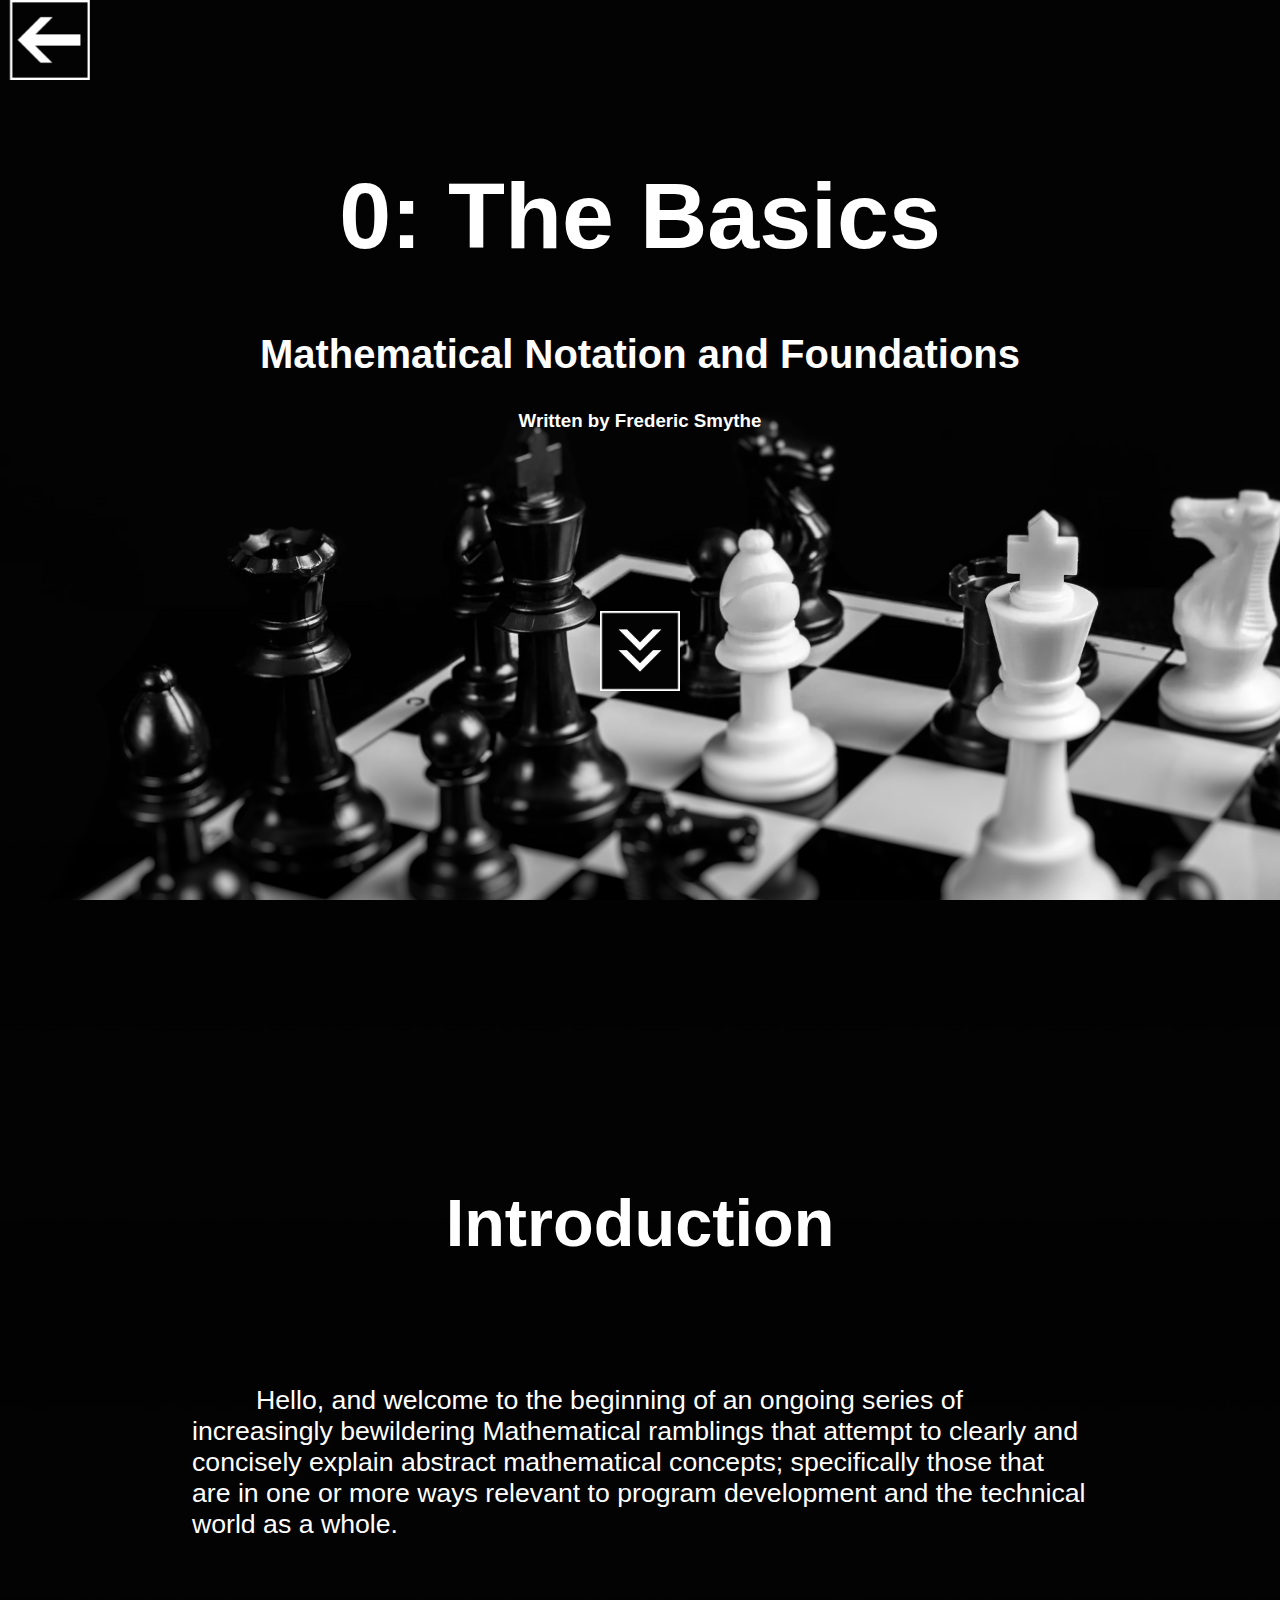
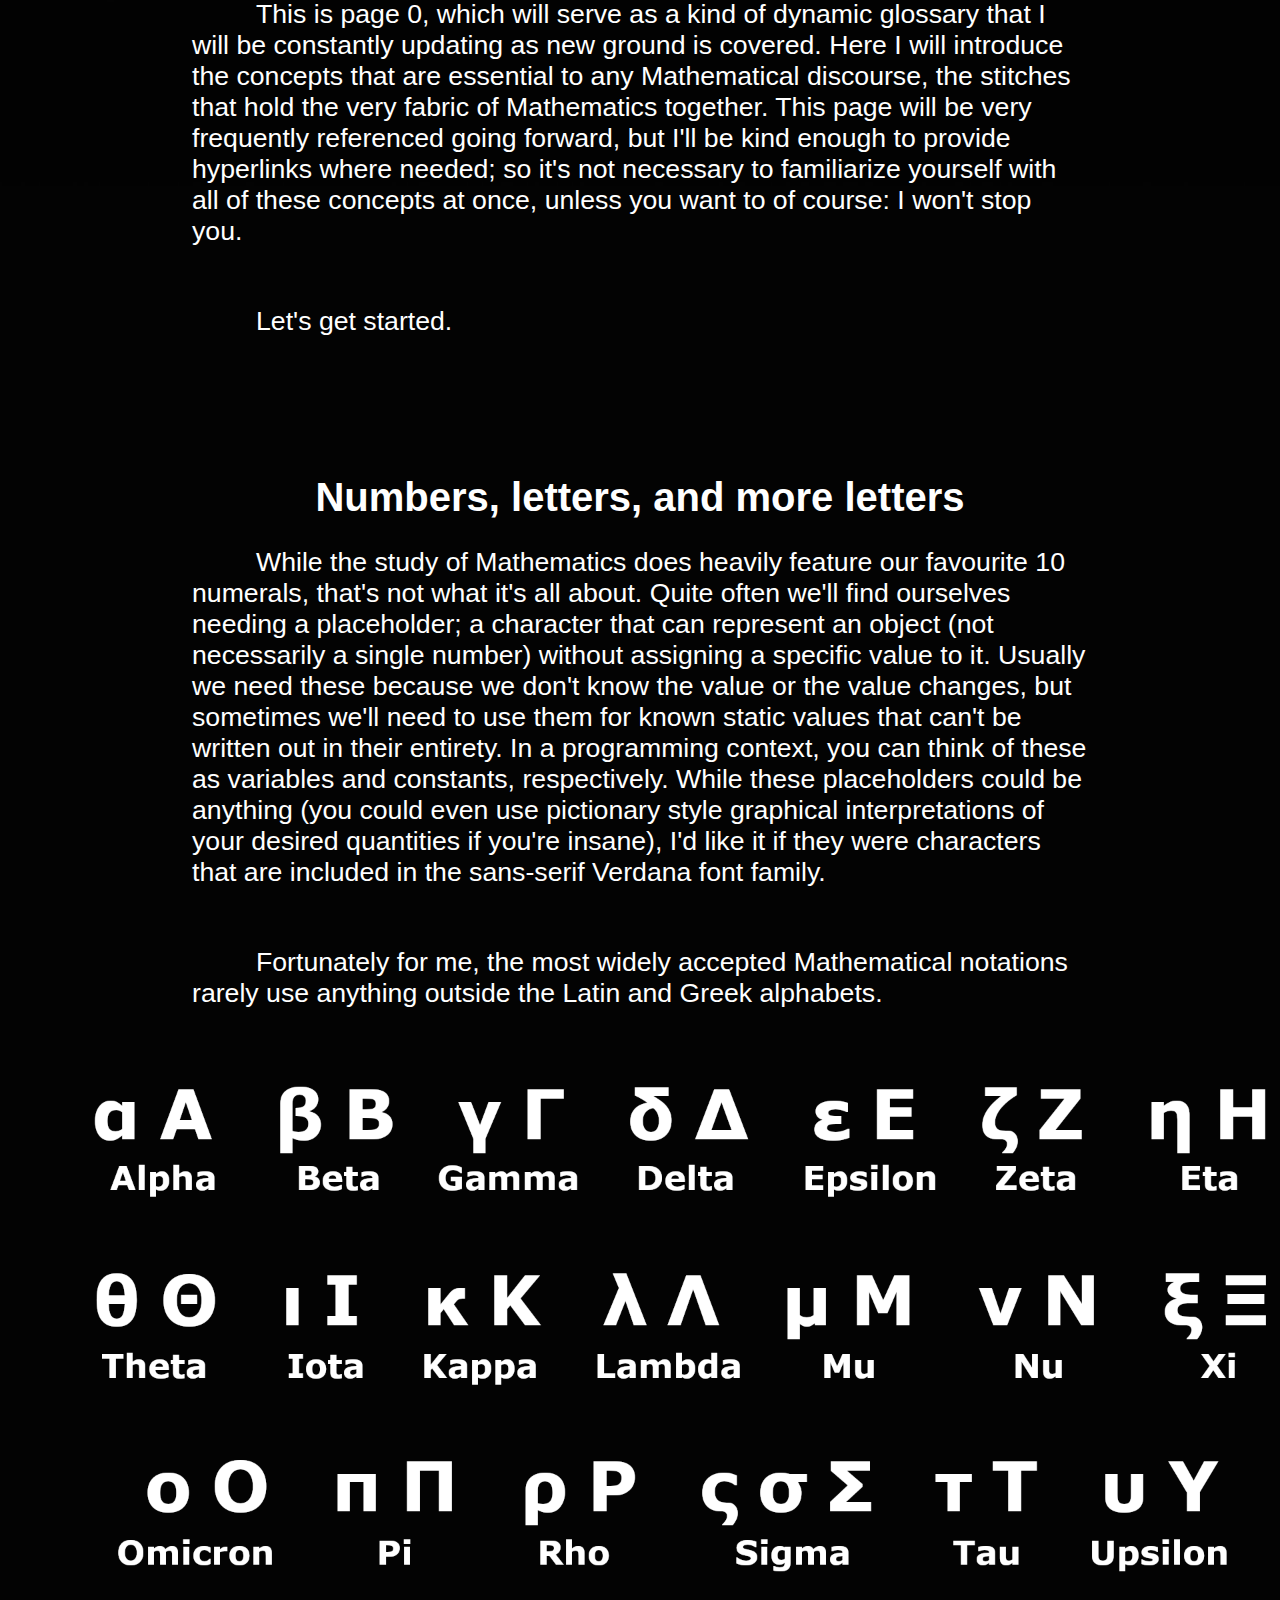
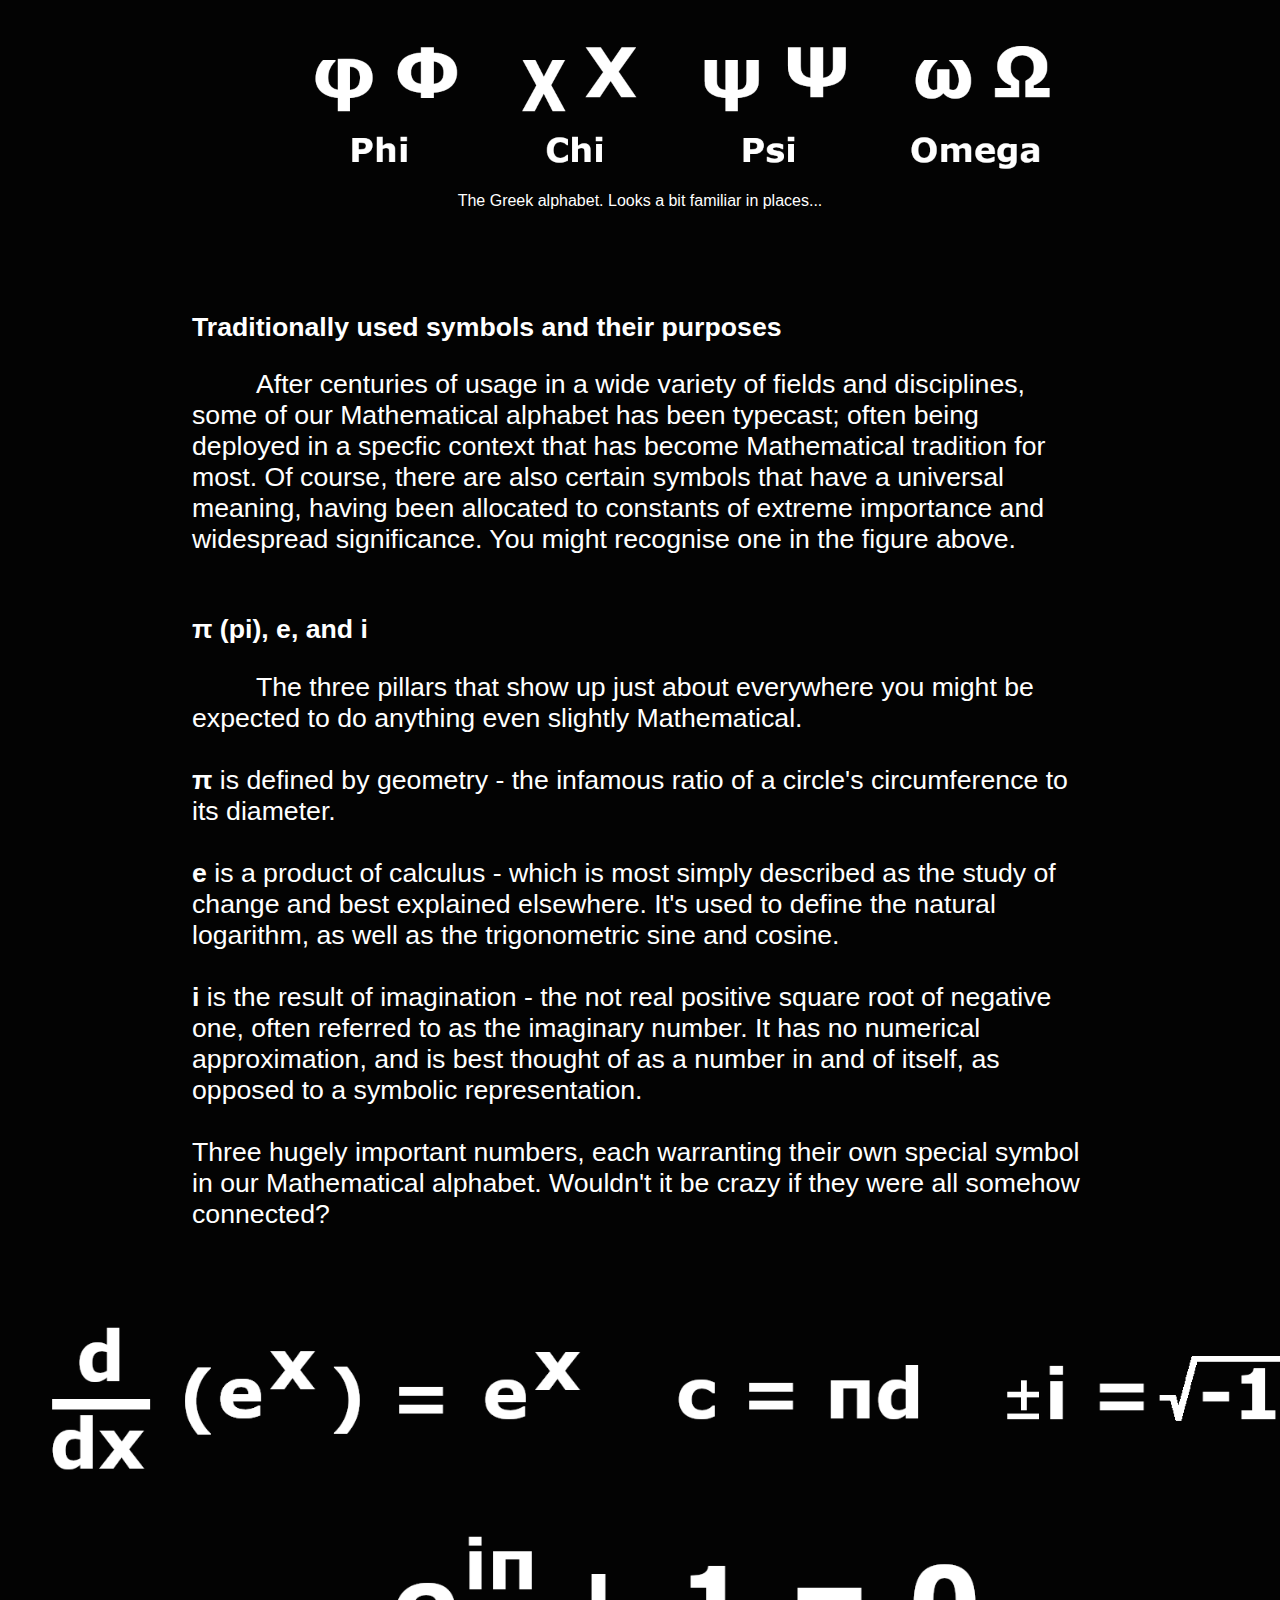
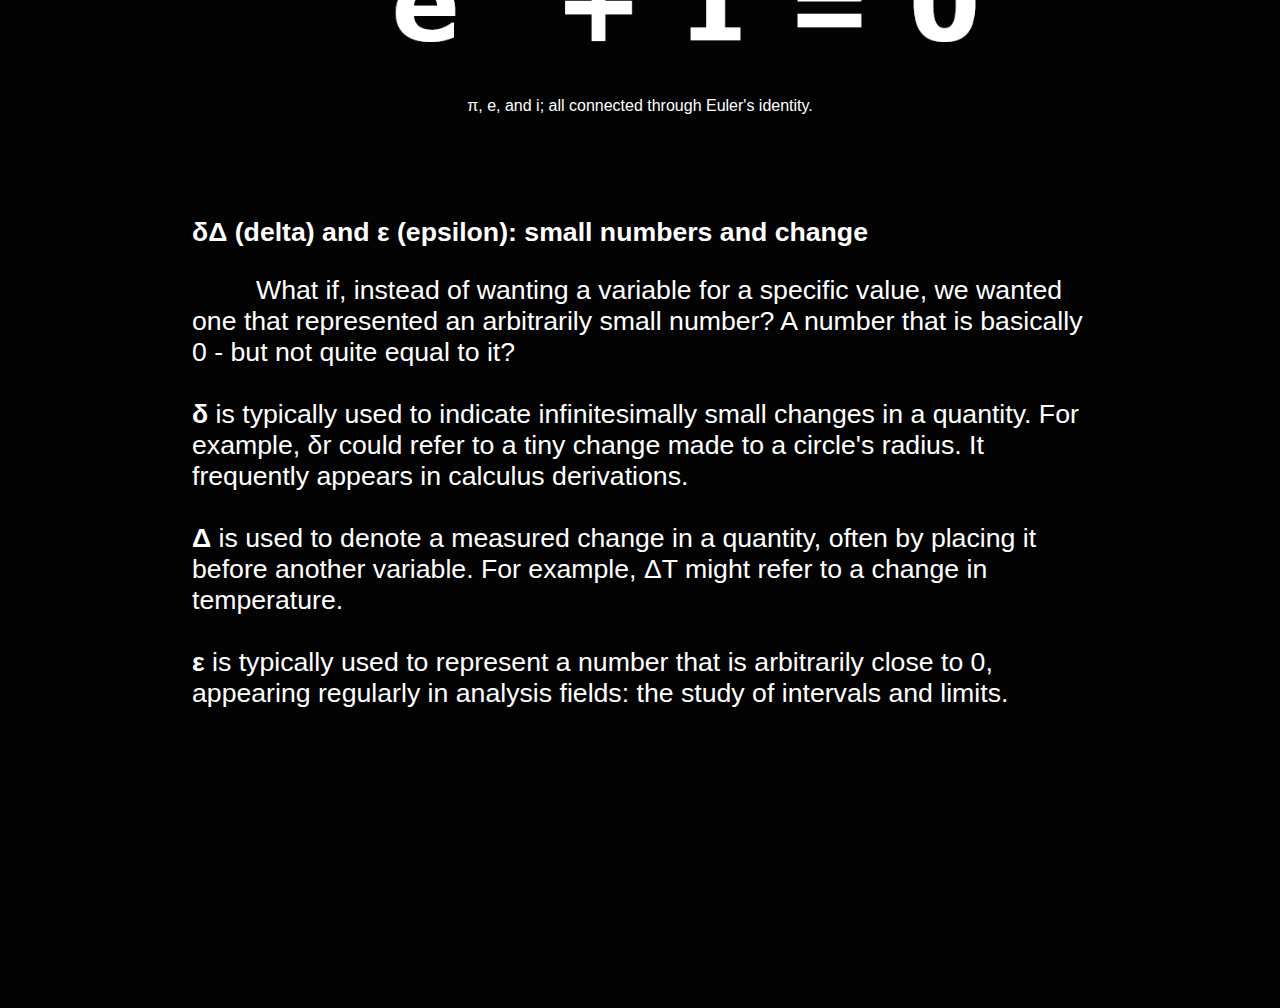
==== Pages/0-basics.html @ 881aa3c5 "File upload" ====
<!DOCTYPE html> 
<html>
	<head>
		<title> FS | 0: The Basics </title>
		 <link rel="stylesheet" href="../Stylesheets/style.css">
	</head>
	
	<body>
		<a class="Backbutton" href="../index.html#contentscroll"><img class="Backbutton" src="../Images/back-arrow.png"></a>
		
		<div class="Nameplate">
			<h1 class="Nameplate"> 0: The Basics </h1>
			<h2 class="Nameplate"> Mathematical Notation and Foundations </h2>
			<h3 class="Nameplate"> Written by Frederic Smythe </h3>
			
			<a class="Scrollarrow" href="#contentscroll"><img class="Scrollarrow" src="../Images/arrow.png"></a>
		</div>
		
		<div  class="Content">
			<h1 id="contentscroll" class="Content"> Introduction </h1>
			
			<div class="Articletext">
				<p class="Articletext"> Hello, and welcome to the beginning of an ongoing series of increasingly bewildering Mathematical ramblings that attempt to clearly and concisely explain abstract mathematical concepts; specifically those that are in one or more ways relevant to program development and the technical world as a whole. </p>
				<p class="Articletext"> This is page 0, which will serve as a kind of dynamic glossary that I will be constantly updating as new ground is covered. Here I will introduce the concepts that are essential to any Mathematical discourse, the stitches that hold the very fabric of Mathematics together. This page will be very frequently referenced going forward, but I'll be kind enough to provide hyperlinks where needed; so it's not necessary to familiarize yourself with all of these concepts at once, unless you want to of course: I won't stop you. </p>
				<p class="Articletext"> Let's get started. </p>
				
				<h1 id="symbols" class="Articletext"> Numbers, letters, and more letters </h1>
				
				<p class="Articletext"> While the study of Mathematics does heavily feature our favourite 10 numerals, that's not what it's all about. Quite often we'll find ourselves needing a placeholder; a character that can represent an object (not necessarily a single number) without assigning a specific value to it. Usually we need these because we don't know the value or the value changes, but sometimes we'll need to use them for known static values that can't be written out in their entirety. In a programming context, you can think of these as variables and constants, respectively. While these placeholders could be anything (you could even use pictionary style graphical interpretations of your desired quantities if you're insane), I'd like it if they were characters that are included in the sans-serif Verdana font family. </p>
				
				<p class="Articletext"> Fortunately for me, the most widely accepted Mathematical notations rarely use anything outside the Latin and Greek alphabets. </p>
				
				<figure class="Articletext">
					<img class="Articletext" src="../Images/Articles/0/greek.png">
					<figcaption> The Greek alphabet. Looks a bit familiar in places... </figcaption>
				</figure>
				
				<h2 class="Articletext"> Traditionally used symbols and their purposes </h2>
				
				<p class="Articletext"> After centuries of usage in a wide variety of fields and disciplines, some of our Mathematical alphabet has been typecast; often being deployed in a specfic context that has become Mathematical tradition for most. Of course, there are also certain symbols that have a universal meaning, having been allocated to constants of extreme importance and widespread significance. You might recognise one in the figure above. </p>
				
				<h2 class="Articletext">  π (pi), e, and i </h2>
				
				<p class="Articletext"> The three pillars that show up just about everywhere you might be expected to do anything even slightly Mathematical.</br></br><b>π</b> is defined by geometry - the infamous ratio of a circle's circumference to its diameter.</br></br><b>e</b> is a product of calculus - which is most simply described as the study of change and best explained elsewhere. It's used to define the natural logarithm, as well as the trigonometric sine and cosine.</br></br><b>i</b> is the result of imagination - the not real positive square root of negative one, often referred to as the imaginary number. It has no numerical approximation, and is best thought of as a number in and of itself, as opposed to a symbolic representation.</br></br> Three hugely important numbers, each warranting their own special symbol in our Mathematical alphabet. Wouldn't it be crazy if they were all somehow connected? </p>
				
				<figure class="Articletext">
					<img class="Articletext" src="../Images/Articles/0/e.png">
					<figcaption> π, e, and i; all connected through Euler's identity. </figcaption>
				</figure>
				
				<h2 class="Articletext"> δΔ (delta) and ε (epsilon): small numbers and change </h2>
				
				<p class="Articletext"> What if, instead of wanting a variable for a specific value, we wanted one that represented an arbitrarily small number? A number that is basically 0 - but not quite equal to it?</br></br><b>δ</b> is typically used to indicate infinitesimally small changes in a quantity. For example, δr could refer to a tiny change made to a circle's radius. It frequently appears in calculus derivations.</br></br><b>Δ</b> is used to denote a measured change in a quantity, often by placing it before another variable. For example, ΔT might refer to a change in temperature.</br></br><b>ε</b> is typically used to represent a number that is arbitrarily close to 0, appearing regularly in analysis fields: the study of intervals and limits.</p>
					
			</div>
		</div>
	</body>
</html>
---- Stylesheets/style.css ----
html {
	background-image: url("../Images/background.png");
	background-color: #030303;
	background-repeat: no-repeat;
	background-attachment: fixed;
	background-size: cover;
	
	font-family: "Verdana", Sans-serif;
	color: white;
	
	scroll-behavior: smooth;
}

body {
	margin: 0; 
	padding: 0;
}

p {
	text-indent: 4pc;
}

div.Nameplate {
	text-align: center;
	background-color: transparent;
	padding-top: 100px;
	height: 40pc;
}

h1.Nameplate {
	font-size: 70pt;
}

h2.Nameplate {
	font-size: 30pt;
}

div.Socialmark {
	width: 50pc;
	height: 10pc;
	
	margin-left: auto;
	margin-right: auto;
	margin-top: 5pc;
}

a.Socialmark {
	padding-left: 5pc;
	padding-right: 5pc;
}

img.Socialmark {
	width: 10pc;
}

a.Scrollarrow {
	margin: auto;
	position: relative;
	top: 10pc;
}

img.Scrollarrow {
	width: 5pc;
}

div.Content {
	margin: 0;
	padding-top: 25pc;
	padding-bottom: 15pc;
	
	text-align: center;
	
	background-image: url("../Images/fade.png");
	background-repeat: no-repeat;
	background-attachment: scroll;
	background-size: cover;
}

h1.Content {
	font-size: 50pt;
	padding-bottom: 5pc;
}

div.Articledisplay {
	background-color: #030303;
}

table.Articledisplay {
	width: 100pc;
	
	margin-left: auto;
	margin-right: auto;
	margin-top: 5pc;
}

td.Articledisplay {
	padding-top: 5pc;
}

a.Articledisplay {
	text-decoration: none;
	vertical-align: bottom;
}

p.Articledisplay {
	font-size: 20pt;
	color: white;
	
	text-decoration: none;
	text-align: center;
	vertical-align: bottom;
	
	overflow: hidden;
}

img.Articledisplay {
	width: 400px;
	margin-left: auto;
	margin-right: auto;
	vertical-align: top;
}

a.Backbutton {
	display: block;
	padding-left: 10px;
	font-size: 50pt;
	color: white;
	text-decoration: none;
	position: fixed;
}

img.Backbutton {
	width: 5pc;
}

h1.Articletext {
	padding-top: 5pc;
	font-size: 30pt;
}

h2.Articletext {
	padding-left: 12pc;
	padding-right: 12pc;
	padding-top: 0;
	padding-bottom: 0;
	
	text-align: left;
	font-size: 20pt;
}

p.Articletext {
	padding-left: 12pc;
	padding-right: 12pc;
	padding-top: 0;
	padding-bottom: 2pc;
	
	text-align: left;
	font-size: 20pt;
}

figure.Articletext {
	padding-bottom: 5pc;
}

img.Articletext {
	width: 80pc;
}

#hideme {
	display: none;
}
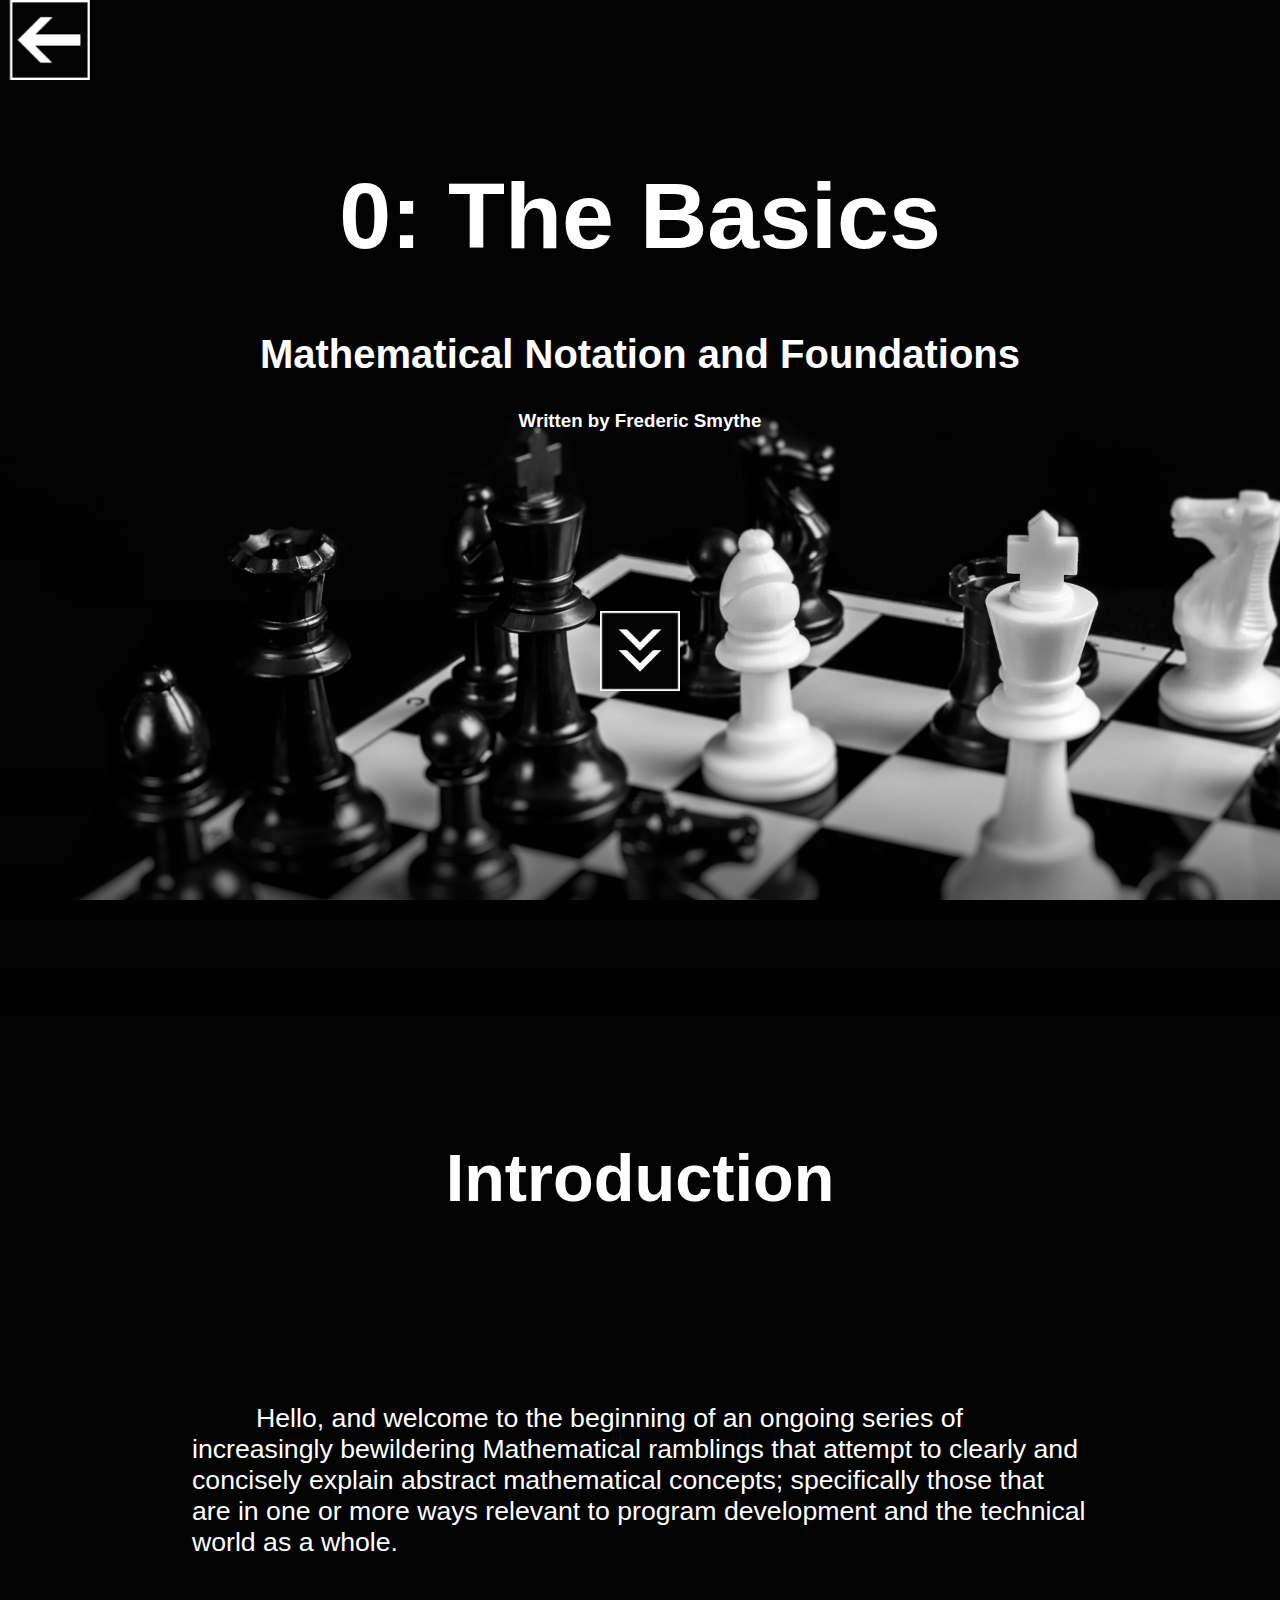
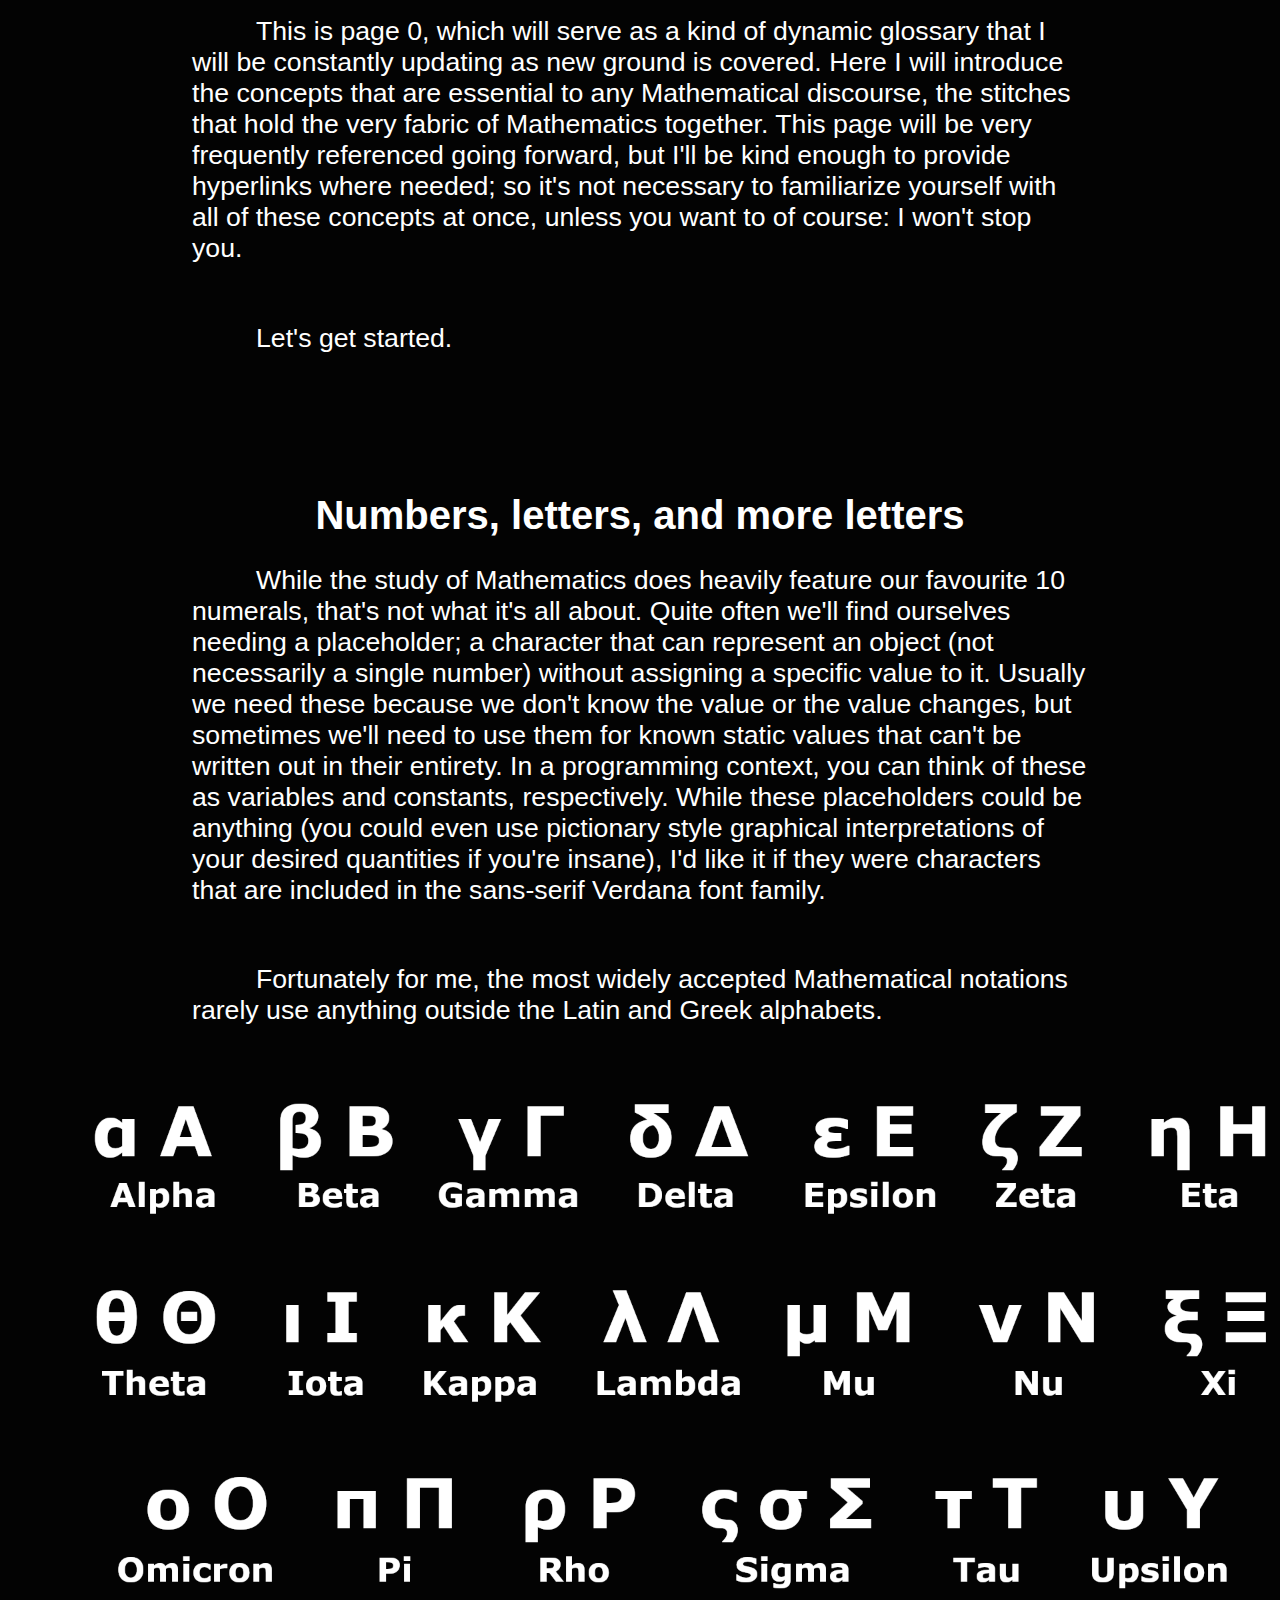
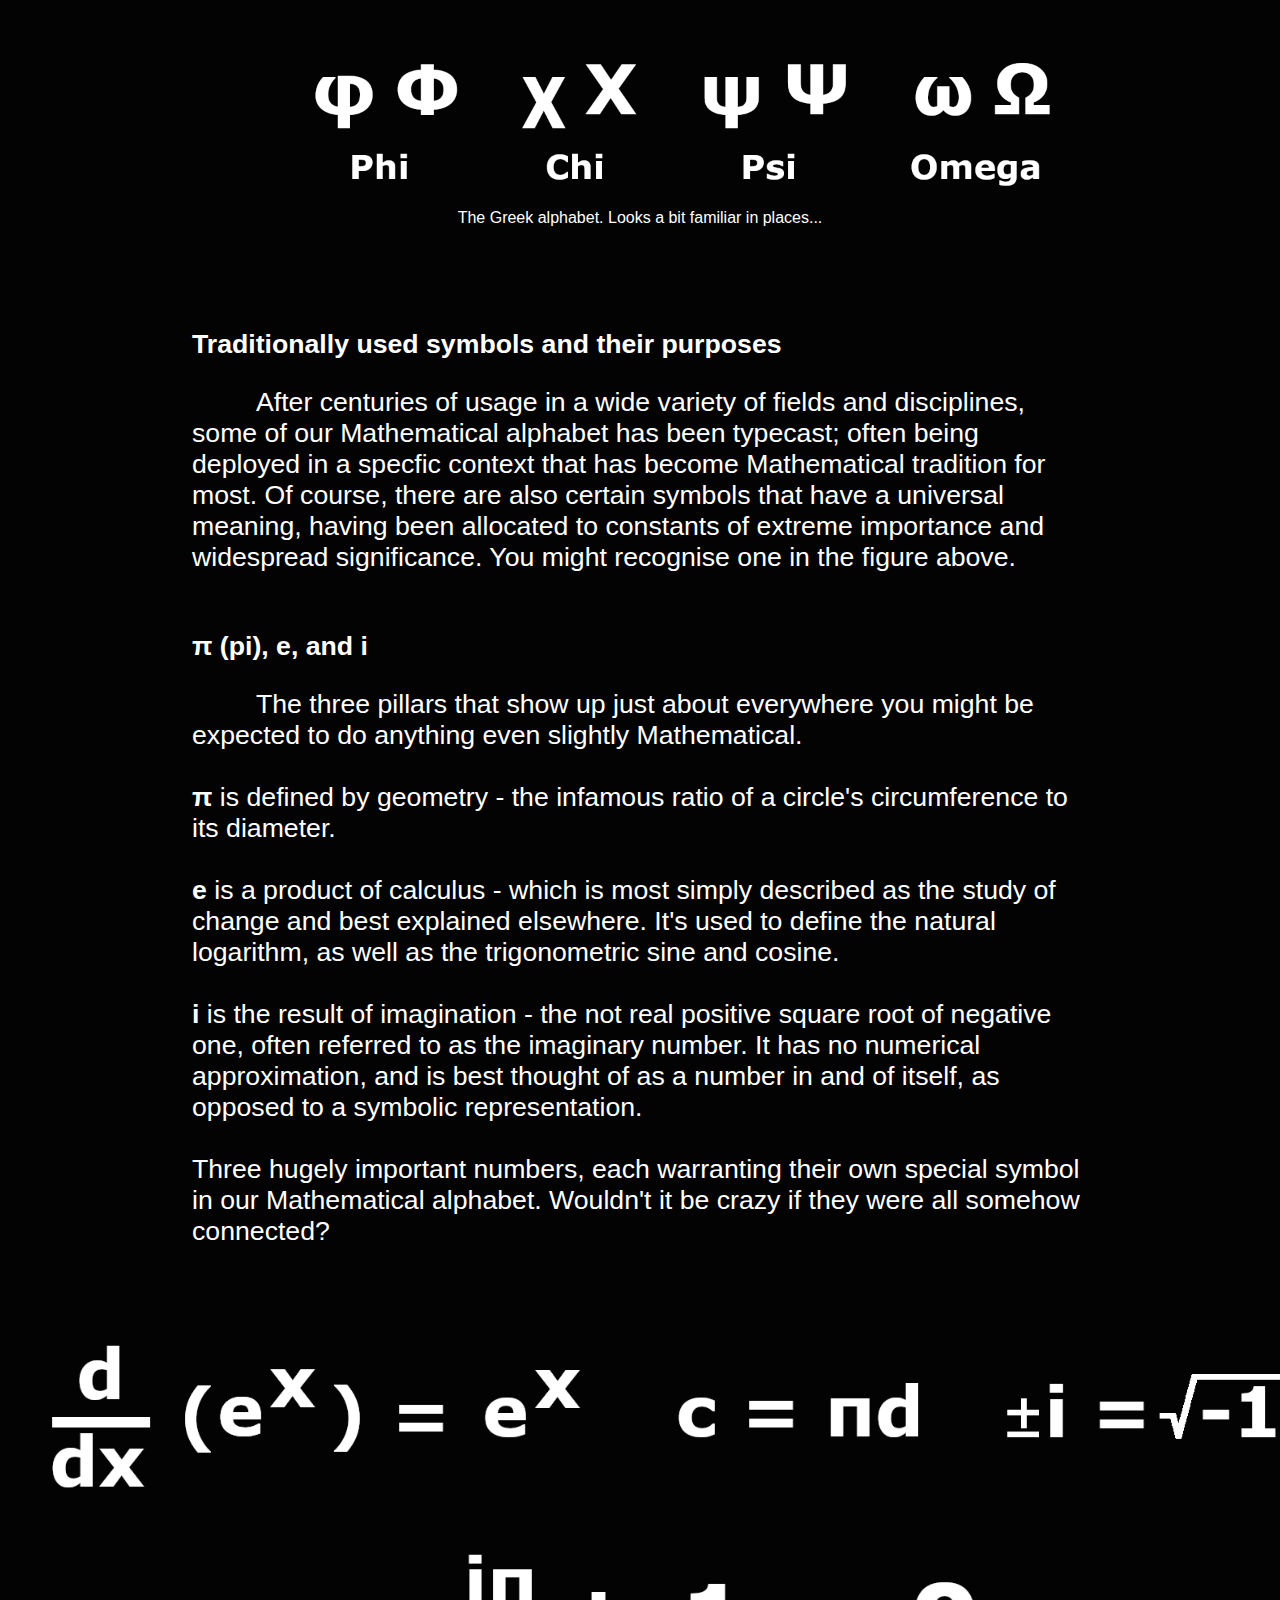
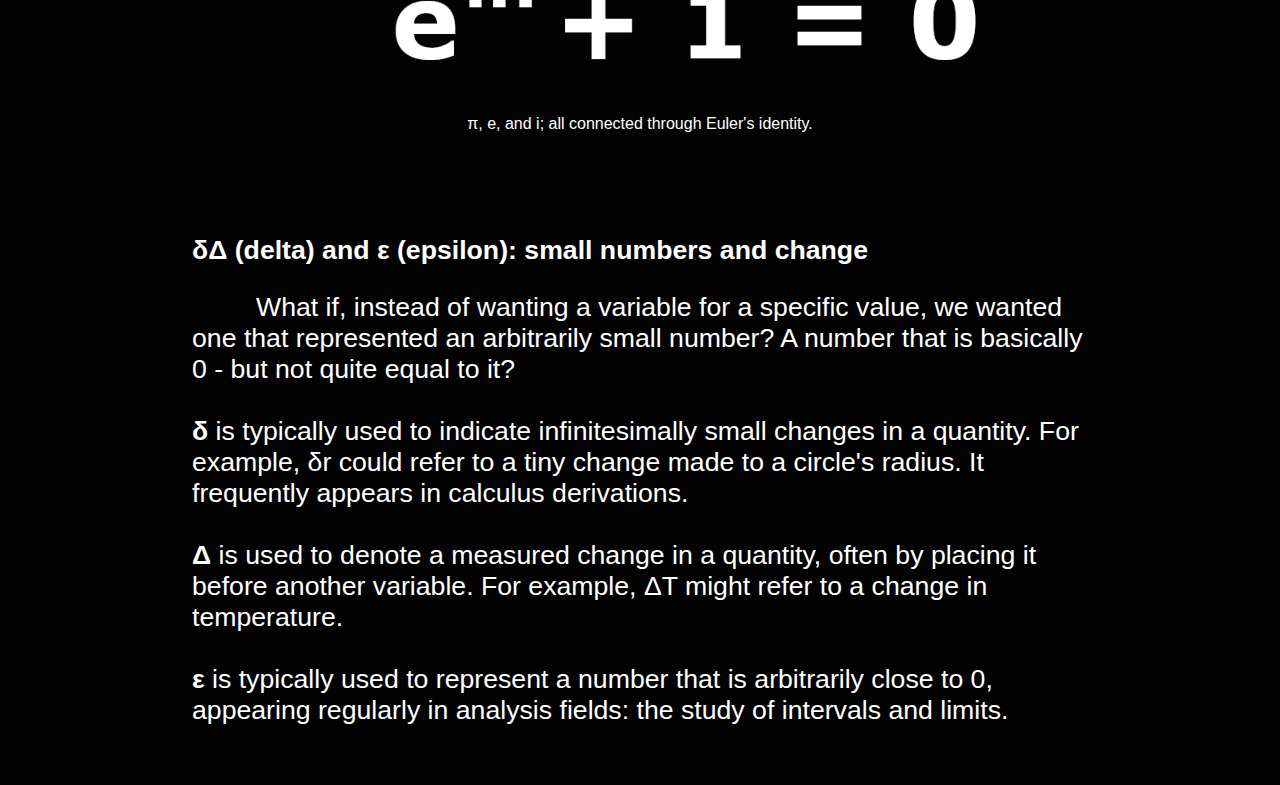
==== commit c4bffc90: "CSS clean-up" ====
--- a/Pages/0-basics.html
+++ b/Pages/0-basics.html
@@ -1,4 +1,5 @@
-<!DOCTYPE html> 
+<!DOCTYPE html>
+<meta charset="UTF-8">
 <html>
 	<head>
 		<title> FS | 0: The Basics </title>
@@ -16,43 +17,42 @@
 			<a class="Scrollarrow" href="#contentscroll"><img class="Scrollarrow" src="../Images/arrow.png"></a>
 		</div>
 		
-		<div  class="Content">
-			<h1 id="contentscroll" class="Content"> Introduction </h1>
+		<div class="Bgfade">
+			<h1 id="contentscroll" class="Bgfade"> Introduction </h1>
+		</div>
+		
+		<div class="Articletext">
+			<p class="Articletext"> Hello, and welcome to the beginning of an ongoing series of increasingly bewildering Mathematical ramblings that attempt to clearly and concisely explain abstract mathematical concepts; specifically those that are in one or more ways relevant to program development and the technical world as a whole. </p>
+			<p class="Articletext"> This is page 0, which will serve as a kind of dynamic glossary that I will be constantly updating as new ground is covered. Here I will introduce the concepts that are essential to any Mathematical discourse, the stitches that hold the very fabric of Mathematics together. This page will be very frequently referenced going forward, but I'll be kind enough to provide hyperlinks where needed; so it's not necessary to familiarize yourself with all of these concepts at once, unless you want to of course: I won't stop you. </p>
+			<p class="Articletext"> Let's get started. </p>
 			
-			<div class="Articletext">
-				<p class="Articletext"> Hello, and welcome to the beginning of an ongoing series of increasingly bewildering Mathematical ramblings that attempt to clearly and concisely explain abstract mathematical concepts; specifically those that are in one or more ways relevant to program development and the technical world as a whole. </p>
-				<p class="Articletext"> This is page 0, which will serve as a kind of dynamic glossary that I will be constantly updating as new ground is covered. Here I will introduce the concepts that are essential to any Mathematical discourse, the stitches that hold the very fabric of Mathematics together. This page will be very frequently referenced going forward, but I'll be kind enough to provide hyperlinks where needed; so it's not necessary to familiarize yourself with all of these concepts at once, unless you want to of course: I won't stop you. </p>
-				<p class="Articletext"> Let's get started. </p>
-				
-				<h1 id="symbols" class="Articletext"> Numbers, letters, and more letters </h1>
-				
-				<p class="Articletext"> While the study of Mathematics does heavily feature our favourite 10 numerals, that's not what it's all about. Quite often we'll find ourselves needing a placeholder; a character that can represent an object (not necessarily a single number) without assigning a specific value to it. Usually we need these because we don't know the value or the value changes, but sometimes we'll need to use them for known static values that can't be written out in their entirety. In a programming context, you can think of these as variables and constants, respectively. While these placeholders could be anything (you could even use pictionary style graphical interpretations of your desired quantities if you're insane), I'd like it if they were characters that are included in the sans-serif Verdana font family. </p>
-				
-				<p class="Articletext"> Fortunately for me, the most widely accepted Mathematical notations rarely use anything outside the Latin and Greek alphabets. </p>
-				
-				<figure class="Articletext">
-					<img class="Articletext" src="../Images/Articles/0/greek.png">
-					<figcaption> The Greek alphabet. Looks a bit familiar in places... </figcaption>
-				</figure>
-				
-				<h2 class="Articletext"> Traditionally used symbols and their purposes </h2>
-				
-				<p class="Articletext"> After centuries of usage in a wide variety of fields and disciplines, some of our Mathematical alphabet has been typecast; often being deployed in a specfic context that has become Mathematical tradition for most. Of course, there are also certain symbols that have a universal meaning, having been allocated to constants of extreme importance and widespread significance. You might recognise one in the figure above. </p>
-				
-				<h2 class="Articletext">  π (pi), e, and i </h2>
-				
-				<p class="Articletext"> The three pillars that show up just about everywhere you might be expected to do anything even slightly Mathematical.</br></br><b>π</b> is defined by geometry - the infamous ratio of a circle's circumference to its diameter.</br></br><b>e</b> is a product of calculus - which is most simply described as the study of change and best explained elsewhere. It's used to define the natural logarithm, as well as the trigonometric sine and cosine.</br></br><b>i</b> is the result of imagination - the not real positive square root of negative one, often referred to as the imaginary number. It has no numerical approximation, and is best thought of as a number in and of itself, as opposed to a symbolic representation.</br></br> Three hugely important numbers, each warranting their own special symbol in our Mathematical alphabet. Wouldn't it be crazy if they were all somehow connected? </p>
-				
-				<figure class="Articletext">
-					<img class="Articletext" src="../Images/Articles/0/e.png">
-					<figcaption> π, e, and i; all connected through Euler's identity. </figcaption>
-				</figure>
-				
-				<h2 class="Articletext"> δΔ (delta) and ε (epsilon): small numbers and change </h2>
-				
-				<p class="Articletext"> What if, instead of wanting a variable for a specific value, we wanted one that represented an arbitrarily small number? A number that is basically 0 - but not quite equal to it?</br></br><b>δ</b> is typically used to indicate infinitesimally small changes in a quantity. For example, δr could refer to a tiny change made to a circle's radius. It frequently appears in calculus derivations.</br></br><b>Δ</b> is used to denote a measured change in a quantity, often by placing it before another variable. For example, ΔT might refer to a change in temperature.</br></br><b>ε</b> is typically used to represent a number that is arbitrarily close to 0, appearing regularly in analysis fields: the study of intervals and limits.</p>
-					
-			</div>
+			<h1 id="symbols" class="Articletext"> Numbers, letters, and more letters </h1>
+			
+			<p class="Articletext"> While the study of Mathematics does heavily feature our favourite 10 numerals, that's not what it's all about. Quite often we'll find ourselves needing a placeholder; a character that can represent an object (not necessarily a single number) without assigning a specific value to it. Usually we need these because we don't know the value or the value changes, but sometimes we'll need to use them for known static values that can't be written out in their entirety. In a programming context, you can think of these as variables and constants, respectively. While these placeholders could be anything (you could even use pictionary style graphical interpretations of your desired quantities if you're insane), I'd like it if they were characters that are included in the sans-serif Verdana font family. </p>
+			
+			<p class="Articletext"> Fortunately for me, the most widely accepted Mathematical notations rarely use anything outside the Latin and Greek alphabets. </p>
+			
+			<figure class="Articletext">
+				<img class="Articletext" src="../Images/Articles/0/greek.png">
+				<figcaption> The Greek alphabet. Looks a bit familiar in places... </figcaption>
+			</figure>
+			
+			<h2 class="Articletext"> Traditionally used symbols and their purposes </h2>
+			
+			<p class="Articletext"> After centuries of usage in a wide variety of fields and disciplines, some of our Mathematical alphabet has been typecast; often being deployed in a specfic context that has become Mathematical tradition for most. Of course, there are also certain symbols that have a universal meaning, having been allocated to constants of extreme importance and widespread significance. You might recognise one in the figure above. </p>
+			
+			<h2 class="Articletext">  π (pi), e, and i </h2>
+			
+			<p class="Articletext"> The three pillars that show up just about everywhere you might be expected to do anything even slightly Mathematical.</br></br><b>π</b> is defined by geometry - the infamous ratio of a circle's circumference to its diameter.</br></br><b>e</b> is a product of calculus - which is most simply described as the study of change and best explained elsewhere. It's used to define the natural logarithm, as well as the trigonometric sine and cosine.</br></br><b>i</b> is the result of imagination - the not real positive square root of negative one, often referred to as the imaginary number. It has no numerical approximation, and is best thought of as a number in and of itself, as opposed to a symbolic representation.</br></br> Three hugely important numbers, each warranting their own special symbol in our Mathematical alphabet. Wouldn't it be crazy if they were all somehow connected? </p>
+			
+			<figure class="Articletext">
+				<img class="Articletext" src="../Images/Articles/0/e.png">
+				<figcaption> π, e, and i; all connected through Euler's identity. </figcaption>
+			</figure>
+			
+			<h2 class="Articletext"> δΔ (delta) and ε (epsilon): small numbers and change </h2>
+			
+			<p class="Articletext"> What if, instead of wanting a variable for a specific value, we wanted one that represented an arbitrarily small number? A number that is basically 0 - but not quite equal to it?</br></br><b>δ</b> is typically used to indicate infinitesimally small changes in a quantity. For example, δr could refer to a tiny change made to a circle's radius. It frequently appears in calculus derivations.</br></br><b>Δ</b> is used to denote a measured change in a quantity, often by placing it before another variable. For example, ΔT might refer to a change in temperature.</br></br><b>ε</b> is typically used to represent a number that is arbitrarily close to 0, appearing regularly in analysis fields: the study of intervals and limits.</p>
 		</div>
 	</body>
 </html>--- a/Stylesheets/style.css
+++ b/Stylesheets/style.css
@@ -1,6 +1,6 @@
 html {
+	background-color: #030303;
 	background-image: url("../Images/background.png");
-	background-color: #030303;
 	background-repeat: no-repeat;
 	background-attachment: fixed;
 	background-size: cover;
@@ -63,25 +63,25 @@
 	width: 5pc;
 }
 
-div.Content {
-	margin: 0;
+div.Bgfade {
 	padding-top: 25pc;
-	padding-bottom: 15pc;
-	
-	text-align: center;
 	
 	background-image: url("../Images/fade.png");
 	background-repeat: no-repeat;
 	background-attachment: scroll;
-	background-size: cover;
 }
 
-h1.Content {
+h1.Bgfade {
 	font-size: 50pt;
-	padding-bottom: 5pc;
+	text-align: center;
+	margin: 0;
 }
 
 div.Articledisplay {
+	padding-top: 10pc;
+	padding-bottom: 10pc;
+	
+	text-align: center;
 	background-color: #030303;
 }
 
@@ -90,11 +90,11 @@
 	
 	margin-left: auto;
 	margin-right: auto;
-	margin-top: 5pc;
+	padding-top: 0pc;
 }
 
 td.Articledisplay {
-	padding-top: 5pc;
+	padding-bottom: 3pc;
 }
 
 a.Articledisplay {
@@ -133,6 +133,13 @@
 	width: 5pc;
 }
 
+div.Articletext {
+	padding-top: 10pc;
+	
+	text-align: center;
+	background-color: #030303;
+}
+
 h1.Articletext {
 	padding-top: 5pc;
 	font-size: 30pt;
